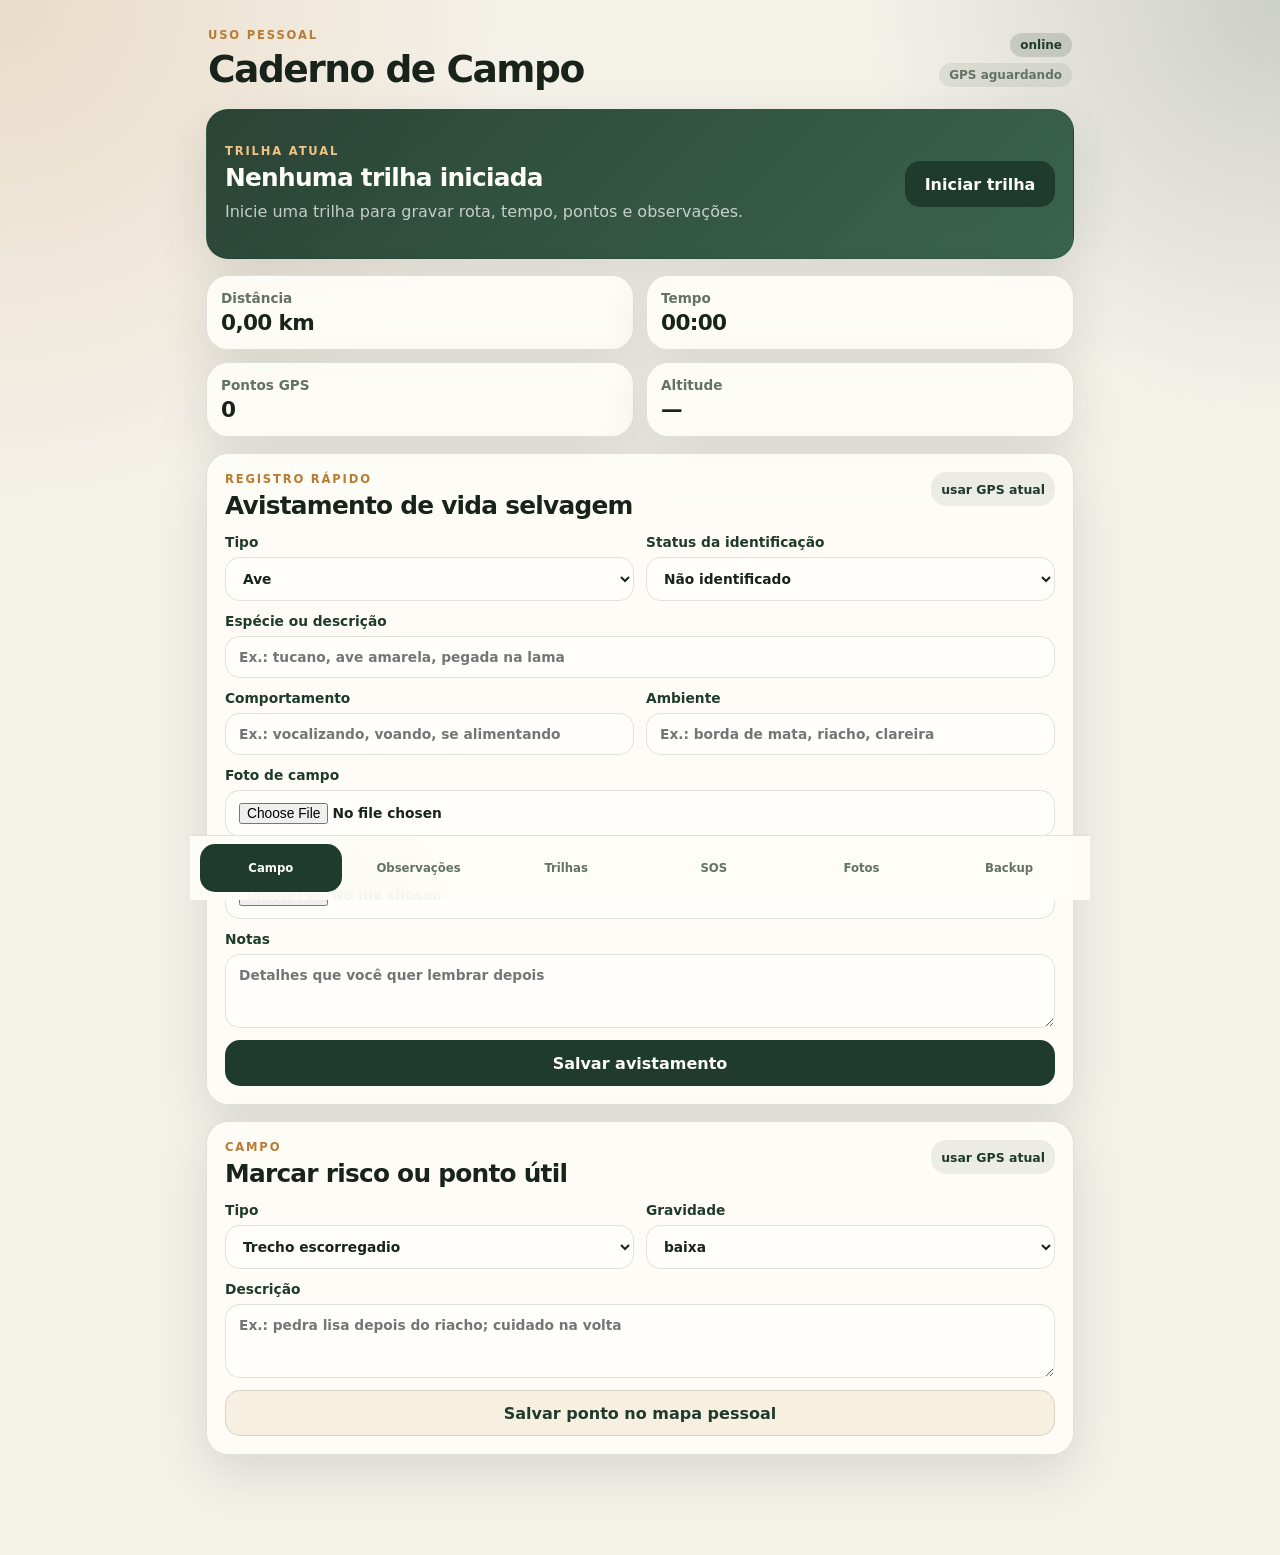
==== index.html @ 050ceaee "Add files via upload" ====
<!doctype html>
<html lang="pt-BR">
<head>
  <meta charset="utf-8">
  <meta name="viewport" content="width=device-width, initial-scale=1, viewport-fit=cover">
  <meta name="theme-color" content="#1f3b2d">
  <meta name="apple-mobile-web-app-capable" content="yes">
  <meta name="apple-mobile-web-app-title" content="Caderno de Campo">
  <title>Caderno de Campo</title>
  <link rel="manifest" href="manifest.json">
  <link rel="stylesheet" href="styles.css">
</head>
<body>
  <div id="appShell">
    <header class="app-header">
      <div>
        <p class="eyebrow">uso pessoal</p>
        <h1>Caderno de Campo</h1>
      </div>
      <div class="status-stack">
        <span id="onlineStatus" class="pill">verificando</span>
        <span id="gpsStatus" class="pill muted">GPS inativo</span>
      </div>
    </header>

    <main>
      <section id="screen-campo" class="screen active">
        <div class="hero-card">
          <div>
            <p class="eyebrow">trilha atual</p>
            <h2 id="activeTrailName">Nenhuma trilha iniciada</h2>
            <p id="activeTrailMeta" class="muted-text">Inicie uma trilha para gravar rota, tempo, pontos e observações.</p>
          </div>
          <div class="hero-actions">
            <button id="btnStartTrail" class="primary">Iniciar trilha</button>
            <button id="btnEndTrail" class="danger hidden">Finalizar</button>
          </div>
        </div>

        <div class="grid two">
          <article class="card stat-card">
            <span>Distância</span>
            <strong id="statDistance">0,00 km</strong>
          </article>
          <article class="card stat-card">
            <span>Tempo</span>
            <strong id="statDuration">00:00</strong>
          </article>
          <article class="card stat-card">
            <span>Pontos GPS</span>
            <strong id="statPoints">0</strong>
          </article>
          <article class="card stat-card">
            <span>Altitude</span>
            <strong id="statAltitude">—</strong>
          </article>
        </div>

        <article class="card">
          <div class="section-title">
            <div>
              <p class="eyebrow">registro rápido</p>
              <h2>Avistamento de vida selvagem</h2>
            </div>
            <button id="btnUseLocationObs" class="ghost small">usar GPS atual</button>
          </div>

          <form id="observationForm" class="form-stack">
            <div class="grid two">
              <label>Tipo
                <select id="obsType" required>
                  <option value="Ave">Ave</option>
                  <option value="Mamífero">Mamífero</option>
                  <option value="Réptil">Réptil</option>
                  <option value="Anfíbio">Anfíbio</option>
                  <option value="Inseto">Inseto</option>
                  <option value="Planta">Planta</option>
                  <option value="Fungo">Fungo</option>
                  <option value="Pegada/rastro">Pegada/rastro</option>
                  <option value="Som/canto">Som/canto</option>
                  <option value="Outro">Outro</option>
                </select>
              </label>
              <label>Status da identificação
                <select id="obsStatus">
                  <option value="Não identificado">Não identificado</option>
                  <option value="Identificação provável">Identificação provável</option>
                  <option value="Confirmado por mim">Confirmado por mim</option>
                  <option value="Confirmado posteriormente">Confirmado posteriormente</option>
                </select>
              </label>
            </div>

            <label>Espécie ou descrição
              <input id="obsSpecies" type="text" placeholder="Ex.: tucano, ave amarela, pegada na lama">
            </label>

            <div class="grid two">
              <label>Comportamento
                <input id="obsBehavior" type="text" placeholder="Ex.: vocalizando, voando, se alimentando">
              </label>
              <label>Ambiente
                <input id="obsHabitat" type="text" placeholder="Ex.: borda de mata, riacho, clareira">
              </label>
            </div>

            <label>Foto de campo
              <input id="obsFieldPhoto" type="file" accept="image/*" capture="environment">
            </label>

            <label>Áudio ou anotação sonora
              <input id="obsAudio" type="file" accept="audio/*" capture>
            </label>

            <label>Notas
              <textarea id="obsNotes" rows="3" placeholder="Detalhes que você quer lembrar depois"></textarea>
            </label>

            <input id="obsLat" type="hidden">
            <input id="obsLng" type="hidden">
            <button class="primary" type="submit">Salvar avistamento</button>
          </form>
        </article>

        <article class="card">
          <div class="section-title">
            <div>
              <p class="eyebrow">campo</p>
              <h2>Marcar risco ou ponto útil</h2>
            </div>
            <button id="btnUseLocationRisk" class="ghost small">usar GPS atual</button>
          </div>
          <form id="riskForm" class="form-stack">
            <div class="grid two">
              <label>Tipo
                <select id="riskType">
                  <option value="Trecho escorregadio">Trecho escorregadio</option>
                  <option value="Ponte ruim">Ponte ruim</option>
                  <option value="Árvore caída">Árvore caída</option>
                  <option value="Travessia perigosa">Travessia perigosa</option>
                  <option value="Enxame">Enxame</option>
                  <option value="Animal agressivo">Animal agressivo</option>
                  <option value="Área alagada">Área alagada</option>
                  <option value="Barranco/queda">Barranco/queda</option>
                  <option value="Ponto sem sinal">Ponto sem sinal</option>
                  <option value="Ponto de água">Ponto de água</option>
                  <option value="Bom ponto de descanso">Bom ponto de descanso</option>
                  <option value="Outro">Outro</option>
                </select>
              </label>
              <label>Gravidade
                <select id="riskSeverity">
                  <option value="baixa">baixa</option>
                  <option value="média">média</option>
                  <option value="alta">alta</option>
                </select>
              </label>
            </div>
            <label>Descrição
              <textarea id="riskNotes" rows="3" placeholder="Ex.: pedra lisa depois do riacho; cuidado na volta"></textarea>
            </label>
            <input id="riskLat" type="hidden">
            <input id="riskLng" type="hidden">
            <button class="secondary" type="submit">Salvar ponto no mapa pessoal</button>
          </form>
        </article>
      </section>

      <section id="screen-observacoes" class="screen">
        <article class="card">
          <div class="section-title">
            <div>
              <p class="eyebrow">acervo naturalista</p>
              <h2>Observações</h2>
            </div>
            <input id="obsSearch" class="compact-input" type="search" placeholder="filtrar">
          </div>
          <div id="observationsList" class="list empty-state">Nenhum avistamento registrado ainda.</div>
        </article>
      </section>

      <section id="screen-trilhas" class="screen">
        <article class="card">
          <div class="section-title">
            <div>
              <p class="eyebrow">memória de campo</p>
              <h2>Trilhas</h2>
            </div>
            <button id="btnPrintTrail" class="ghost small">relatório</button>
          </div>
          <div id="trailsList" class="list empty-state">Nenhuma trilha concluída.</div>
        </article>
      </section>

      <section id="screen-seguranca" class="screen">
        <article class="sos-card">
          <p class="eyebrow">emergência</p>
          <h2>Modo SOS</h2>
          <p>Use somente quando precisar sinalizar sua posição ou compartilhar coordenadas. O navegador precisa estar aberto para tocar som, piscar tela e usar a lanterna.</p>
          <button id="btnActivateSOS" class="sos-button">Pressionar para SOS</button>
          <div class="grid two">
            <button id="btnShareLocation" class="secondary">Compartilhar localização</button>
            <button id="btnCopyLocation" class="secondary">Copiar coordenadas</button>
          </div>
        </article>

        <article class="card">
          <div class="section-title">
            <div>
              <p class="eyebrow">planejamento</p>
              <h2>Check-in de retorno</h2>
            </div>
            <span id="returnStatus" class="pill muted">não configurado</span>
          </div>
          <form id="safetyForm" class="form-stack">
            <div class="grid two">
              <label>Previsão de retorno
                <input id="plannedReturn" type="datetime-local">
              </label>
              <label>Telefone de emergência local
                <input id="emergencyPhone" type="tel" placeholder="Ex.: 193, 190 ou contato local">
              </label>
            </div>
            <label>Contatos de confiança
              <textarea id="trustedContacts" rows="3" placeholder="Nome e telefone. Ex.: Maria +55..."></textarea>
            </label>
            <label>Informações médicas essenciais
              <textarea id="medicalInfo" rows="3" placeholder="Alergias, medicação, tipo sanguíneo, contato familiar"></textarea>
            </label>
            <button class="primary" type="submit">Salvar plano de segurança</button>
          </form>
        </article>

        <article class="card">
          <p class="eyebrow">mensagem pronta</p>
          <h2>Texto de emergência</h2>
          <textarea id="emergencyMessage" rows="8" readonly></textarea>
        </article>
      </section>

      <section id="screen-acervo" class="screen">
        <article class="card">
          <div class="section-title">
            <div>
              <p class="eyebrow">fotografia</p>
              <h2>Complementar com foto profissional</h2>
            </div>
          </div>
          <form id="portfolioForm" class="form-stack">
            <label>Observação vinculada
              <select id="portfolioObservation"></select>
            </label>
            <label>Foto profissional
              <input id="portfolioPhoto" type="file" accept="image/*">
            </label>
            <div class="grid two">
              <label>Câmera
                <input id="cameraModel" type="text" placeholder="Ex.: Canon R6, Nikon, Sony">
              </label>
              <label>Lente
                <input id="lensModel" type="text" placeholder="Ex.: 100-500mm">
              </label>
              <label>Distância focal
                <input id="focalLength" type="text" placeholder="Ex.: 400mm">
              </label>
              <label>Configurações
                <input id="shotSettings" type="text" placeholder="Ex.: 1/1000s · f/5.6 · ISO 800">
              </label>
            </div>
            <label>Nota posterior
              <textarea id="portfolioNote" rows="3" placeholder="Identificação confirmada, contexto da foto, edição, observações"></textarea>
            </label>
            <button class="primary" type="submit">Adicionar ao registro</button>
          </form>
        </article>
      </section>

      <section id="screen-config" class="screen">
        <article class="card">
          <div class="section-title">
            <div>
              <p class="eyebrow">dados locais</p>
              <h2>Backup e restauração</h2>
            </div>
          </div>
          <p class="muted-text">Os dados ficam no navegador deste aparelho. Fotos são guardadas no armazenamento local do navegador. Faça backup regularmente.</p>
          <div class="grid two">
            <button id="btnExport" class="secondary">Exportar dados JSON</button>
            <label class="button-like secondary">Importar JSON
              <input id="importJson" type="file" accept="application/json" hidden>
            </label>
          </div>
          <button id="btnClearAll" class="danger secondary-spacing">Apagar tudo deste aparelho</button>
        </article>

        <article class="card">
          <p class="eyebrow">instalação</p>
          <h2>Usar como app</h2>
          <p class="muted-text">No celular, abra esta página no navegador e use “Adicionar à tela inicial”. Depois disso, ela abre como aplicativo e funciona offline para os recursos locais.</p>
        </article>
      </section>
    </main>

    <nav class="bottom-nav" aria-label="Navegação principal">
      <button class="nav-btn active" data-target="campo">Campo</button>
      <button class="nav-btn" data-target="observacoes">Observações</button>
      <button class="nav-btn" data-target="trilhas">Trilhas</button>
      <button class="nav-btn" data-target="seguranca">SOS</button>
      <button class="nav-btn" data-target="acervo">Fotos</button>
      <button class="nav-btn" data-target="config">Backup</button>
    </nav>
  </div>

  <div id="trailModal" class="modal hidden" role="dialog" aria-modal="true">
    <div class="modal-card">
      <h2>Iniciar trilha</h2>
      <form id="startTrailForm" class="form-stack">
        <label>Nome da trilha
          <input id="trailNameInput" type="text" placeholder="Ex.: Trilha da Cachoeira Alta" required>
        </label>
        <label>Local
          <input id="trailPlaceInput" type="text" placeholder="Ex.: Serra do Japi, reserva, fazenda">
        </label>
        <label>Observação inicial
          <textarea id="trailStartNotes" rows="3" placeholder="Clima, objetivo, equipamento, companhia"></textarea>
        </label>
        <div class="grid two">
          <button class="primary" type="submit">Começar agora</button>
          <button id="btnCancelTrail" class="ghost" type="button">Cancelar</button>
        </div>
      </form>
    </div>
  </div>

  <div id="sosOverlay" class="sos-overlay hidden" role="dialog" aria-modal="true">
    <div class="sos-overlay-card">
      <p class="eyebrow">SOS ativo</p>
      <h2>Preciso de ajuda</h2>
      <p id="sosCoordinates" class="coordinates">Localização ainda não disponível.</p>
      <p id="sosMeta" class="muted-text"></p>
      <div class="grid two">
        <button id="btnSiren" class="primary">Sirene</button>
        <button id="btnLight" class="primary">Luz</button>
        <button id="btnShareSOS" class="secondary">Compartilhar</button>
        <button id="btnCallEmergency" class="secondary">Ligar</button>
      </div>
      <button id="btnStopSOS" class="danger full-width">Encerrar SOS</button>
    </div>
  </div>

  <template id="observationTemplate">
    <article class="list-item">
      <div class="thumb"></div>
      <div class="list-content">
        <div class="list-title-row">
          <strong class="item-title"></strong>
          <span class="pill item-type"></span>
        </div>
        <p class="item-meta"></p>
        <p class="item-notes"></p>
        <div class="media-row"></div>
      </div>
    </article>
  </template>

  <template id="trailTemplate">
    <article class="list-item no-thumb">
      <div class="list-content">
        <div class="list-title-row">
          <strong class="item-title"></strong>
          <span class="pill item-distance"></span>
        </div>
        <p class="item-meta"></p>
        <p class="item-notes"></p>
        <details>
          <summary>Ver pontos e estatísticas</summary>
          <pre class="trail-details"></pre>
        </details>
      </div>
    </article>
  </template>

  <script src="app.js" defer></script>
</body>
</html>
---- styles.css ----
:root {
  --bg: #f4f1e9;
  --surface: #fffdf8;
  --surface-strong: #f7efe0;
  --text: #17231b;
  --muted: #647166;
  --primary: #1f3b2d;
  --primary-2: #2f5a43;
  --accent: #b87b33;
  --danger: #a83333;
  --danger-2: #7d1f1f;
  --border: rgba(31, 59, 45, .14);
  --shadow: 0 18px 50px rgba(25, 35, 29, .12);
  --radius: 22px;
  --safe-bottom: env(safe-area-inset-bottom, 0px);
}

* { box-sizing: border-box; }

html { min-height: 100%; background: var(--bg); }

body {
  margin: 0;
  min-height: 100vh;
  font-family: Inter, ui-sans-serif, system-ui, -apple-system, BlinkMacSystemFont, "Segoe UI", sans-serif;
  color: var(--text);
  background:
    radial-gradient(circle at top left, rgba(184, 123, 51, .18), transparent 32rem),
    radial-gradient(circle at top right, rgba(31, 59, 45, .18), transparent 26rem),
    var(--bg);
}

button,
input,
textarea,
select { font: inherit; }

button { border: 0; cursor: pointer; }

button:disabled { opacity: .55; cursor: not-allowed; }

#appShell {
  max-width: 900px;
  margin: 0 auto;
  padding: 18px 16px calc(100px + var(--safe-bottom));
}

.app-header {
  display: flex;
  align-items: center;
  justify-content: space-between;
  gap: 14px;
  padding: 10px 2px 18px;
}

h1,
h2,
p { margin: 0; }

h1 { font-size: clamp(1.65rem, 5vw, 2.35rem); letter-spacing: -.04em; }
h2 { font-size: clamp(1.2rem, 4vw, 1.55rem); letter-spacing: -.03em; }

.eyebrow {
  color: var(--accent);
  font-size: .72rem;
  font-weight: 800;
  letter-spacing: .16em;
  text-transform: uppercase;
  margin-bottom: 5px;
}

.muted-text { color: var(--muted); line-height: 1.45; }

.status-stack {
  display: flex;
  flex-direction: column;
  align-items: flex-end;
  gap: 6px;
}

.pill {
  display: inline-flex;
  align-items: center;
  justify-content: center;
  gap: 4px;
  min-height: 24px;
  padding: 4px 10px;
  border-radius: 999px;
  background: rgba(31, 59, 45, .1);
  color: var(--primary);
  font-size: .75rem;
  font-weight: 800;
  white-space: nowrap;
}

.pill.muted { background: rgba(100, 113, 102, .13); color: var(--muted); }
.pill.danger { background: rgba(168, 51, 51, .12); color: var(--danger); }
.pill.good { background: rgba(31, 59, 45, .16); color: var(--primary); }

.screen { display: none; animation: fadeIn .18s ease-out; }
.screen.active { display: grid; gap: 16px; }

@keyframes fadeIn { from { opacity: 0; transform: translateY(5px); } to { opacity: 1; transform: none; } }

.hero-card,
.card,
.sos-card {
  background: rgba(255, 253, 248, .92);
  border: 1px solid var(--border);
  box-shadow: var(--shadow);
  border-radius: var(--radius);
  padding: 18px;
  backdrop-filter: blur(10px);
}

.hero-card {
  display: flex;
  justify-content: space-between;
  gap: 16px;
  align-items: center;
  background: linear-gradient(135deg, rgba(31, 59, 45, .95), rgba(47, 90, 67, .94));
  color: #fffdf8;
  min-height: 150px;
}

.hero-card .muted-text { color: rgba(255,255,255,.72); margin-top: 8px; }
.hero-card .eyebrow { color: #f1c486; }
.hero-actions { display: grid; gap: 10px; min-width: 150px; }

.grid { display: grid; gap: 12px; }
.grid.two { grid-template-columns: repeat(2, minmax(0, 1fr)); }

.stat-card { padding: 14px; }
.stat-card span { display: block; color: var(--muted); font-weight: 700; font-size: .85rem; margin-bottom: 4px; }
.stat-card strong { font-size: 1.35rem; letter-spacing: -.03em; }

.section-title {
  display: flex;
  justify-content: space-between;
  align-items: flex-start;
  gap: 12px;
  margin-bottom: 14px;
}

.form-stack { display: grid; gap: 12px; }

label {
  display: grid;
  gap: 7px;
  color: var(--primary);
  font-weight: 800;
  font-size: .86rem;
}

input,
select,
textarea {
  width: 100%;
  border: 1px solid var(--border);
  background: #fffefa;
  color: var(--text);
  border-radius: 15px;
  padding: 12px 13px;
  outline: none;
  box-shadow: inset 0 1px 0 rgba(255,255,255,.5);
}

textarea { resize: vertical; }

input:focus,
select:focus,
textarea:focus { border-color: rgba(184, 123, 51, .72); box-shadow: 0 0 0 4px rgba(184, 123, 51, .12); }

.compact-input { max-width: 190px; }

.primary,
.secondary,
.ghost,
.danger,
.button-like {
  display: inline-flex;
  align-items: center;
  justify-content: center;
  min-height: 46px;
  border-radius: 15px;
  padding: 12px 15px;
  font-weight: 900;
  text-decoration: none;
}

.primary { background: var(--primary); color: #fffdf8; }
.primary:hover { background: var(--primary-2); }
.secondary { background: var(--surface-strong); color: var(--primary); border: 1px solid var(--border); }
.ghost { background: rgba(31, 59, 45, .08); color: var(--primary); }
.ghost.small { min-height: 34px; padding: 8px 10px; font-size: .78rem; }
.danger { background: var(--danger); color: #fffdf8; }
.danger:hover { background: var(--danger-2); }
.full-width { width: 100%; }
.secondary-spacing { margin-top: 12px; width: 100%; }
.button-like input { display: none; }

.hidden { display: none !important; }

.list { display: grid; gap: 12px; }
.empty-state { color: var(--muted); line-height: 1.45; }

.list-item {
  display: grid;
  grid-template-columns: 82px 1fr;
  gap: 12px;
  padding: 12px;
  border: 1px solid var(--border);
  border-radius: 18px;
  background: rgba(247, 239, 224, .42);
}

.list-item.no-thumb { grid-template-columns: 1fr; }

.thumb {
  width: 82px;
  height: 82px;
  border-radius: 15px;
  background: rgba(31, 59, 45, .12);
  overflow: hidden;
  display: grid;
  place-items: center;
  color: var(--primary);
  font-weight: 900;
}

.thumb img { width: 100%; height: 100%; object-fit: cover; display: block; }
.list-content { min-width: 0; display: grid; gap: 6px; }
.list-title-row { display: flex; align-items: center; justify-content: space-between; gap: 8px; }
.item-title { font-size: 1rem; overflow-wrap: anywhere; }
.item-meta,
.item-notes { color: var(--muted); line-height: 1.4; font-size: .88rem; }
.media-row { display: flex; gap: 8px; flex-wrap: wrap; }
.media-chip { border-radius: 999px; padding: 6px 9px; background: #fffefa; border: 1px solid var(--border); font-size: .75rem; color: var(--primary); font-weight: 800; }

.trail-details {
  white-space: pre-wrap;
  color: var(--muted);
  background: rgba(255, 253, 248, .7);
  padding: 12px;
  border-radius: 12px;
  overflow-x: auto;
}

.sos-card {
  background: linear-gradient(135deg, rgba(168, 51, 51, .98), rgba(125, 31, 31, .95));
  color: #fffdf8;
}

.sos-card .eyebrow { color: #ffd1a1; }
.sos-card p:not(.eyebrow) { color: rgba(255,255,255,.78); line-height: 1.45; margin: 8px 0 16px; }
.sos-button {
  width: 100%;
  min-height: 92px;
  border-radius: 24px;
  background: #fffdf8;
  color: var(--danger);
  font-size: 1.35rem;
  font-weight: 1000;
  letter-spacing: -.03em;
  margin-bottom: 12px;
}

.bottom-nav {
  position: fixed;
  left: 50%;
  bottom: 0;
  transform: translateX(-50%);
  z-index: 40;
  width: min(900px, 100%);
  padding: 8px 10px calc(8px + var(--safe-bottom));
  background: rgba(255, 253, 248, .92);
  border-top: 1px solid var(--border);
  backdrop-filter: blur(18px);
  display: grid;
  grid-template-columns: repeat(6, 1fr);
  gap: 6px;
}

.nav-btn {
  min-height: 48px;
  border-radius: 15px;
  background: transparent;
  color: var(--muted);
  font-size: .73rem;
  font-weight: 900;
}

.nav-btn.active { background: var(--primary); color: #fffdf8; }

.modal,
.sos-overlay {
  position: fixed;
  inset: 0;
  z-index: 100;
  display: grid;
  place-items: center;
  padding: 18px;
  background: rgba(23, 35, 27, .62);
  backdrop-filter: blur(10px);
}

.modal-card,
.sos-overlay-card {
  width: min(520px, 100%);
  max-height: 90vh;
  overflow: auto;
  background: var(--surface);
  border-radius: 26px;
  padding: 20px;
  box-shadow: var(--shadow);
}

.sos-overlay { background: rgba(80, 0, 0, .74); }
.sos-overlay-card { background: #fffdf8; border: 4px solid var(--danger); }
.sos-overlay-card h2 { color: var(--danger); font-size: 2rem; }
.coordinates {
  font-size: 1.1rem;
  font-weight: 1000;
  color: var(--text);
  margin: 12px 0;
  overflow-wrap: anywhere;
}

body.sos-flash::before {
  content: "";
  position: fixed;
  inset: 0;
  z-index: 80;
  pointer-events: none;
  animation: flashScreen .7s infinite;
}

@keyframes flashScreen {
  0%, 100% { background: rgba(255,255,255,.98); }
  50% { background: rgba(168,51,51,.92); }
}

@media (max-width: 700px) {
  #appShell { padding-inline: 12px; }
  .app-header { align-items: flex-start; }
  .hero-card { align-items: stretch; flex-direction: column; }
  .hero-actions { grid-template-columns: repeat(2, 1fr); }
  .grid.two { grid-template-columns: 1fr; }
  .bottom-nav { grid-template-columns: repeat(3, 1fr); }
  .nav-btn { min-height: 42px; }
  .list-item { grid-template-columns: 72px 1fr; }
  .thumb { width: 72px; height: 72px; }
  .section-title { flex-direction: column; }
  .compact-input { max-width: none; }
}

@media print {
  body { background: white; }
  .bottom-nav,
  .app-header,
  #screen-campo,
  #screen-observacoes,
  #screen-seguranca,
  #screen-acervo,
  #screen-config,
  button { display: none !important; }
  #appShell { max-width: none; padding: 0; }
  #screen-trilhas { display: block !important; }
  .card { box-shadow: none; border: 0; }
}
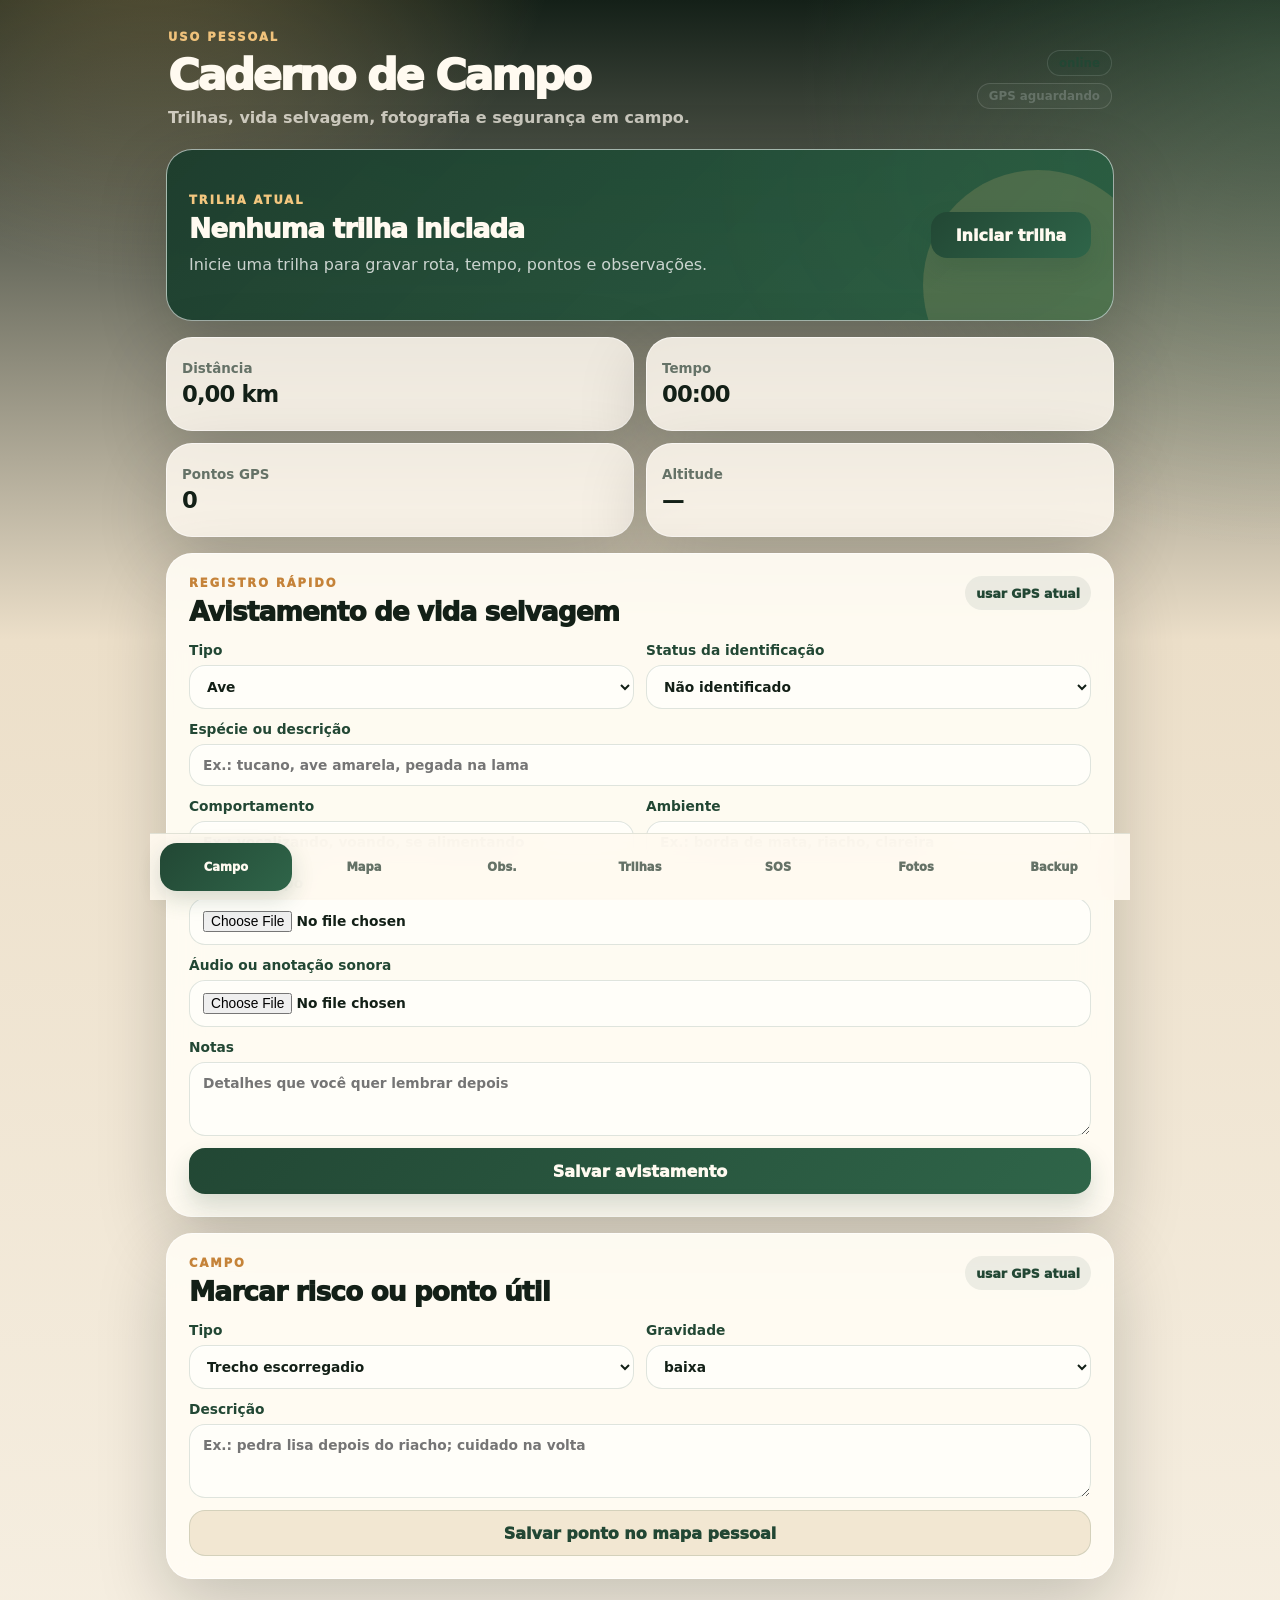
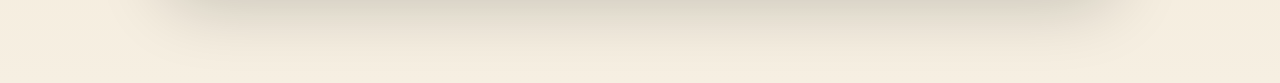
==== commit f7019b22: "Add files via upload" ====
--- a/index.html
+++ b/index.html
@@ -3,7 +3,7 @@
 <head>
   <meta charset="utf-8">
   <meta name="viewport" content="width=device-width, initial-scale=1, viewport-fit=cover">
-  <meta name="theme-color" content="#1f3b2d">
+  <meta name="theme-color" content="#173726">
   <meta name="apple-mobile-web-app-capable" content="yes">
   <meta name="apple-mobile-web-app-title" content="Caderno de Campo">
   <title>Caderno de Campo</title>
@@ -16,6 +16,7 @@
       <div>
         <p class="eyebrow">uso pessoal</p>
         <h1>Caderno de Campo</h1>
+        <p class="header-subtitle">Trilhas, vida selvagem, fotografia e segurança em campo.</p>
       </div>
       <div class="status-stack">
         <span id="onlineStatus" class="pill">verificando</span>
@@ -32,28 +33,16 @@
             <p id="activeTrailMeta" class="muted-text">Inicie uma trilha para gravar rota, tempo, pontos e observações.</p>
           </div>
           <div class="hero-actions">
-            <button id="btnStartTrail" class="primary">Iniciar trilha</button>
-            <button id="btnEndTrail" class="danger hidden">Finalizar</button>
+            <button id="btnStartTrail" class="primary" type="button">Iniciar trilha</button>
+            <button id="btnEndTrail" class="danger hidden" type="button">Finalizar</button>
           </div>
         </div>
 
-        <div class="grid two">
-          <article class="card stat-card">
-            <span>Distância</span>
-            <strong id="statDistance">0,00 km</strong>
-          </article>
-          <article class="card stat-card">
-            <span>Tempo</span>
-            <strong id="statDuration">00:00</strong>
-          </article>
-          <article class="card stat-card">
-            <span>Pontos GPS</span>
-            <strong id="statPoints">0</strong>
-          </article>
-          <article class="card stat-card">
-            <span>Altitude</span>
-            <strong id="statAltitude">—</strong>
-          </article>
+        <div class="grid two stats-grid">
+          <article class="card stat-card"><span>Distância</span><strong id="statDistance">0,00 km</strong></article>
+          <article class="card stat-card"><span>Tempo</span><strong id="statDuration">00:00</strong></article>
+          <article class="card stat-card"><span>Pontos GPS</span><strong id="statPoints">0</strong></article>
+          <article class="card stat-card"><span>Altitude</span><strong id="statAltitude">—</strong></article>
         </div>
 
         <article class="card">
@@ -62,7 +51,7 @@
               <p class="eyebrow">registro rápido</p>
               <h2>Avistamento de vida selvagem</h2>
             </div>
-            <button id="btnUseLocationObs" class="ghost small">usar GPS atual</button>
+            <button id="btnUseLocationObs" class="ghost small" type="button">usar GPS atual</button>
           </div>
 
           <form id="observationForm" class="form-stack">
@@ -78,6 +67,7 @@
                   <option value="Fungo">Fungo</option>
                   <option value="Pegada/rastro">Pegada/rastro</option>
                   <option value="Som/canto">Som/canto</option>
+                  <option value="Ninho/toca">Ninho/toca</option>
                   <option value="Outro">Outro</option>
                 </select>
               </label>
@@ -128,8 +118,9 @@
               <p class="eyebrow">campo</p>
               <h2>Marcar risco ou ponto útil</h2>
             </div>
-            <button id="btnUseLocationRisk" class="ghost small">usar GPS atual</button>
-          </div>
+            <button id="btnUseLocationRisk" class="ghost small" type="button">usar GPS atual</button>
+          </div>
+
           <form id="riskForm" class="form-stack">
             <div class="grid two">
               <label>Tipo
@@ -166,6 +157,26 @@
         </article>
       </section>
 
+      <section id="screen-mapa" class="screen">
+        <article class="card map-card">
+          <div class="section-title map-title">
+            <div>
+              <p class="eyebrow">mapa pessoal</p>
+              <h2>Rota, observações e riscos</h2>
+              <p class="muted-text">Mostra sua trilha gravada, posição atual, avistamentos e pontos de atenção.</p>
+            </div>
+            <div class="map-actions toolbar-actions">
+              <button id="btnLocateOnMap" class="ghost small" type="button">minha posição</button>
+              <button id="btnFitMap" class="ghost small" type="button">enquadrar tudo</button>
+              <button id="btnOpenGoogleMaps" class="ghost small" type="button">abrir no Maps</button>
+              <button id="btnExportGpx" class="ghost small" type="button">GPX</button>
+            </div>
+          </div>
+          <div id="mapCanvas" class="map-canvas" role="application" aria-label="Mapa da trilha"></div>
+          <p id="mapFallback" class="muted-text map-fallback hidden">Mapa indisponível. Verifique a conexão para carregar a biblioteca do mapa; seus registros continuam salvos localmente.</p>
+        </article>
+      </section>
+
       <section id="screen-observacoes" class="screen">
         <article class="card">
           <div class="section-title">
@@ -173,7 +184,10 @@
               <p class="eyebrow">acervo naturalista</p>
               <h2>Observações</h2>
             </div>
-            <input id="obsSearch" class="compact-input" type="search" placeholder="filtrar">
+            <div class="toolbar-actions">
+              <input id="obsSearch" class="compact-input" type="search" placeholder="filtrar">
+              <button id="btnExportCsv" class="ghost small" type="button">CSV</button>
+            </div>
           </div>
           <div id="observationsList" class="list empty-state">Nenhum avistamento registrado ainda.</div>
         </article>
@@ -186,7 +200,7 @@
               <p class="eyebrow">memória de campo</p>
               <h2>Trilhas</h2>
             </div>
-            <button id="btnPrintTrail" class="ghost small">relatório</button>
+            <button id="btnPrintTrail" class="ghost small" type="button">relatório</button>
           </div>
           <div id="trailsList" class="list empty-state">Nenhuma trilha concluída.</div>
         </article>
@@ -196,11 +210,11 @@
         <article class="sos-card">
           <p class="eyebrow">emergência</p>
           <h2>Modo SOS</h2>
-          <p>Use somente quando precisar sinalizar sua posição ou compartilhar coordenadas. O navegador precisa estar aberto para tocar som, piscar tela e usar a lanterna.</p>
-          <button id="btnActivateSOS" class="sos-button">Pressionar para SOS</button>
+          <p>Use quando precisar sinalizar sua posição ou compartilhar coordenadas. O navegador precisa estar aberto para tocar som, piscar tela e tentar controlar a lanterna.</p>
+          <button id="btnActivateSOS" class="sos-button" type="button">Pressionar para SOS</button>
           <div class="grid two">
-            <button id="btnShareLocation" class="secondary">Compartilhar localização</button>
-            <button id="btnCopyLocation" class="secondary">Copiar coordenadas</button>
+            <button id="btnShareLocation" class="secondary" type="button">Compartilhar localização</button>
+            <button id="btnCopyLocation" class="secondary" type="button">Copiar coordenadas</button>
           </div>
         </article>
 
@@ -244,6 +258,7 @@
             <div>
               <p class="eyebrow">fotografia</p>
               <h2>Complementar com foto profissional</h2>
+              <p class="muted-text">A foto profissional fica vinculada à observação de campo, sem apagar a evidência original.</p>
             </div>
           </div>
           <form id="portfolioForm" class="form-stack">
@@ -255,10 +270,22 @@
             </label>
             <div class="grid two">
               <label>Câmera
-                <input id="cameraModel" type="text" placeholder="Ex.: Canon R6, Nikon, Sony">
+                <select id="cameraModel"></select>
+              </label>
+              <label>Outra câmera, se necessário
+                <input id="cameraOther" type="text" placeholder="Ex.: modelo específico">
               </label>
               <label>Lente
-                <input id="lensModel" type="text" placeholder="Ex.: 100-500mm">
+                <select id="lensModel"></select>
+              </label>
+              <label>Outra lente, se necessário
+                <input id="lensOther" type="text" placeholder="Ex.: 150-600mm">
+              </label>
+              <label>Acessório de apoio
+                <select id="accessoryUsed"></select>
+              </label>
+              <label>Outro acessório, se necessário
+                <input id="accessoryOther" type="text" placeholder="Ex.: monopé, binóculo, gravador">
               </label>
               <label>Distância focal
                 <input id="focalLength" type="text" placeholder="Ex.: 400mm">
@@ -273,6 +300,32 @@
             <button class="primary" type="submit">Adicionar ao registro</button>
           </form>
         </article>
+
+        <article class="card">
+          <div class="section-title">
+            <div>
+              <p class="eyebrow">meu kit</p>
+              <h2>Lista de equipamentos</h2>
+              <p class="muted-text">Cadastre seus corpos de câmera, lentes e acessórios para selecionar rapidamente nos registros.</p>
+            </div>
+          </div>
+          <form id="equipmentForm" class="form-stack equipment-form">
+            <div class="grid two">
+              <label>Categoria
+                <select id="equipmentCategory">
+                  <option value="Câmera">Câmera</option>
+                  <option value="Lente">Lente</option>
+                  <option value="Acessório">Acessório</option>
+                </select>
+              </label>
+              <label>Nome do equipamento
+                <input id="equipmentName" type="text" placeholder="Ex.: Sony A7 IV, Canon R6, 100-500mm">
+              </label>
+            </div>
+            <button class="secondary" type="submit">Adicionar à lista</button>
+          </form>
+          <div id="equipmentList" class="equipment-list"></div>
+        </article>
       </section>
 
       <section id="screen-config" class="screen">
@@ -285,12 +338,12 @@
           </div>
           <p class="muted-text">Os dados ficam no navegador deste aparelho. Fotos são guardadas no armazenamento local do navegador. Faça backup regularmente.</p>
           <div class="grid two">
-            <button id="btnExport" class="secondary">Exportar dados JSON</button>
+            <button id="btnExport" class="secondary" type="button">Exportar dados JSON</button>
             <label class="button-like secondary">Importar JSON
               <input id="importJson" type="file" accept="application/json" hidden>
             </label>
           </div>
-          <button id="btnClearAll" class="danger secondary-spacing">Apagar tudo deste aparelho</button>
+          <button id="btnClearAll" class="danger secondary-spacing" type="button">Apagar tudo deste aparelho</button>
         </article>
 
         <article class="card">
@@ -302,12 +355,13 @@
     </main>
 
     <nav class="bottom-nav" aria-label="Navegação principal">
-      <button class="nav-btn active" data-target="campo">Campo</button>
-      <button class="nav-btn" data-target="observacoes">Observações</button>
-      <button class="nav-btn" data-target="trilhas">Trilhas</button>
-      <button class="nav-btn" data-target="seguranca">SOS</button>
-      <button class="nav-btn" data-target="acervo">Fotos</button>
-      <button class="nav-btn" data-target="config">Backup</button>
+      <button class="nav-btn active" data-target="campo" type="button"><span>Campo</span></button>
+      <button class="nav-btn" data-target="mapa" type="button"><span>Mapa</span></button>
+      <button class="nav-btn" data-target="observacoes" type="button"><span>Obs.</span></button>
+      <button class="nav-btn" data-target="trilhas" type="button"><span>Trilhas</span></button>
+      <button class="nav-btn" data-target="seguranca" type="button"><span>SOS</span></button>
+      <button class="nav-btn" data-target="acervo" type="button"><span>Fotos</span></button>
+      <button class="nav-btn" data-target="config" type="button"><span>Backup</span></button>
     </nav>
   </div>
 
@@ -339,12 +393,23 @@
       <p id="sosCoordinates" class="coordinates">Localização ainda não disponível.</p>
       <p id="sosMeta" class="muted-text"></p>
       <div class="grid two">
-        <button id="btnSiren" class="primary">Sirene</button>
-        <button id="btnLight" class="primary">Luz</button>
-        <button id="btnShareSOS" class="secondary">Compartilhar</button>
-        <button id="btnCallEmergency" class="secondary">Ligar</button>
+        <button id="btnSiren" class="primary" type="button">Sirene</button>
+        <button id="btnLight" class="primary" type="button">Luz</button>
+        <button id="btnShareSOS" class="secondary" type="button">Compartilhar</button>
+        <button id="btnCallEmergency" class="secondary" type="button">Ligar</button>
       </div>
-      <button id="btnStopSOS" class="danger full-width">Encerrar SOS</button>
+      <button id="btnStopSOS" class="danger full-width" type="button">Encerrar SOS</button>
+    </div>
+  </div>
+
+  <div id="mediaModal" class="modal hidden" role="dialog" aria-modal="true">
+    <div class="modal-card media-modal-card">
+      <button id="btnCloseMedia" class="close-btn" type="button" aria-label="Fechar">×</button>
+      <p class="eyebrow">mídia registrada</p>
+      <h2 id="mediaViewerTitle">Registro</h2>
+      <div id="mediaViewerBody" class="media-viewer-body"></div>
+      <p id="mediaViewerMeta" class="muted-text"></p>
+      <a id="mediaDownload" class="secondary full-width hidden" href="#" download>Abrir arquivo em nova aba</a>
     </div>
   </div>
 
@@ -379,7 +444,6 @@
       </div>
     </article>
   </template>
-
   <script src="app.js" defer></script>
 </body>
 </html>
--- a/styles.css
+++ b/styles.css
@@ -1,48 +1,55 @@
 :root {
-  --bg: #f4f1e9;
-  --surface: #fffdf8;
-  --surface-strong: #f7efe0;
-  --text: #17231b;
-  --muted: #647166;
-  --primary: #1f3b2d;
-  --primary-2: #2f5a43;
-  --accent: #b87b33;
-  --danger: #a83333;
+  --bg: #0f1a14;
+  --bg-2: #18251d;
+  --surface: rgba(255, 252, 244, .94);
+  --surface-solid: #fffaf0;
+  --surface-warm: #f2e7d2;
+  --text: #132017;
+  --muted: #657267;
+  --primary: #224734;
+  --primary-2: #2f6549;
+  --primary-3: #dbe9dc;
+  --accent: #c58339;
+  --accent-2: #f0c27b;
+  --danger: #b83333;
   --danger-2: #7d1f1f;
-  --border: rgba(31, 59, 45, .14);
-  --shadow: 0 18px 50px rgba(25, 35, 29, .12);
-  --radius: 22px;
+  --border: rgba(34, 71, 52, .14);
+  --shadow: 0 24px 70px rgba(5, 15, 9, .20);
+  --soft-shadow: 0 14px 42px rgba(5, 15, 9, .12);
+  --radius: 26px;
   --safe-bottom: env(safe-area-inset-bottom, 0px);
 }
 
 * { box-sizing: border-box; }
 
-html { min-height: 100%; background: var(--bg); }
+html {
+  min-height: 100%;
+  background: var(--bg);
+}
 
 body {
   margin: 0;
   min-height: 100vh;
-  font-family: Inter, ui-sans-serif, system-ui, -apple-system, BlinkMacSystemFont, "Segoe UI", sans-serif;
+  font-family: ui-sans-serif, system-ui, -apple-system, BlinkMacSystemFont, "Segoe UI", sans-serif;
   color: var(--text);
   background:
-    radial-gradient(circle at top left, rgba(184, 123, 51, .18), transparent 32rem),
-    radial-gradient(circle at top right, rgba(31, 59, 45, .18), transparent 26rem),
-    var(--bg);
+    radial-gradient(circle at 12% -8%, rgba(240, 194, 123, .38), transparent 26rem),
+    radial-gradient(circle at 100% 4%, rgba(94, 137, 101, .35), transparent 30rem),
+    linear-gradient(180deg, #142018 0%, #ecdfc9 38%, #f6efe2 100%);
 }
 
 button,
 input,
 textarea,
 select { font: inherit; }
-
-button { border: 0; cursor: pointer; }
-
+button { border: 0; cursor: pointer; -webkit-tap-highlight-color: transparent; }
 button:disabled { opacity: .55; cursor: not-allowed; }
+h1, h2, h3, p { margin: 0; }
 
 #appShell {
-  max-width: 900px;
+  max-width: 980px;
   margin: 0 auto;
-  padding: 18px 16px calc(100px + var(--safe-bottom));
+  padding: 18px 16px calc(104px + var(--safe-bottom));
 }
 
 .app-header {
@@ -50,32 +57,31 @@
   align-items: center;
   justify-content: space-between;
   gap: 14px;
-  padding: 10px 2px 18px;
-}
-
-h1,
-h2,
-p { margin: 0; }
-
-h1 { font-size: clamp(1.65rem, 5vw, 2.35rem); letter-spacing: -.04em; }
-h2 { font-size: clamp(1.2rem, 4vw, 1.55rem); letter-spacing: -.03em; }
+  padding: 12px 2px 20px;
+  color: #fffaf0;
+}
+
+h1 { font-size: clamp(1.8rem, 5vw, 2.7rem); letter-spacing: -.055em; font-weight: 950; }
+h2 { font-size: clamp(1.22rem, 4vw, 1.65rem); letter-spacing: -.035em; font-weight: 950; }
+h3 { font-size: 1rem; letter-spacing: -.02em; }
 
 .eyebrow {
   color: var(--accent);
   font-size: .72rem;
-  font-weight: 800;
-  letter-spacing: .16em;
+  font-weight: 950;
+  letter-spacing: .17em;
   text-transform: uppercase;
-  margin-bottom: 5px;
-}
-
-.muted-text { color: var(--muted); line-height: 1.45; }
+  margin-bottom: 6px;
+}
+
+.app-header .eyebrow { color: var(--accent-2); }
+.muted-text { color: var(--muted); line-height: 1.5; }
 
 .status-stack {
   display: flex;
   flex-direction: column;
   align-items: flex-end;
-  gap: 6px;
+  gap: 7px;
 }
 
 .pill {
@@ -83,64 +89,92 @@
   align-items: center;
   justify-content: center;
   gap: 4px;
-  min-height: 24px;
-  padding: 4px 10px;
+  min-height: 26px;
+  padding: 5px 11px;
   border-radius: 999px;
-  background: rgba(31, 59, 45, .1);
+  background: rgba(34, 71, 52, .11);
   color: var(--primary);
-  font-size: .75rem;
-  font-weight: 800;
+  font-size: .74rem;
+  font-weight: 900;
   white-space: nowrap;
 }
 
-.pill.muted { background: rgba(100, 113, 102, .13); color: var(--muted); }
-.pill.danger { background: rgba(168, 51, 51, .12); color: var(--danger); }
-.pill.good { background: rgba(31, 59, 45, .16); color: var(--primary); }
+.app-header .pill {
+  background: rgba(255,255,255,.12);
+  color: rgba(255,255,255,.92);
+  border: 1px solid rgba(255,255,255,.13);
+}
+.pill.muted { background: rgba(101, 114, 103, .13); color: var(--muted); }
+.pill.danger { background: rgba(184, 51, 51, .13); color: var(--danger); }
+.pill.good { background: rgba(34, 71, 52, .16); color: var(--primary); }
 
 .screen { display: none; animation: fadeIn .18s ease-out; }
 .screen.active { display: grid; gap: 16px; }
 
-@keyframes fadeIn { from { opacity: 0; transform: translateY(5px); } to { opacity: 1; transform: none; } }
+@keyframes fadeIn {
+  from { opacity: 0; transform: translateY(6px); }
+  to { opacity: 1; transform: none; }
+}
 
 .hero-card,
 .card,
 .sos-card {
-  background: rgba(255, 253, 248, .92);
-  border: 1px solid var(--border);
+  background: var(--surface);
+  border: 1px solid rgba(255, 255, 255, .58);
   box-shadow: var(--shadow);
   border-radius: var(--radius);
-  padding: 18px;
-  backdrop-filter: blur(10px);
+  padding: clamp(16px, 4vw, 22px);
+  backdrop-filter: blur(16px);
 }
 
 .hero-card {
   display: flex;
   justify-content: space-between;
-  gap: 16px;
-  align-items: center;
-  background: linear-gradient(135deg, rgba(31, 59, 45, .95), rgba(47, 90, 67, .94));
-  color: #fffdf8;
-  min-height: 150px;
-}
-
-.hero-card .muted-text { color: rgba(255,255,255,.72); margin-top: 8px; }
-.hero-card .eyebrow { color: #f1c486; }
-.hero-actions { display: grid; gap: 10px; min-width: 150px; }
+  gap: 18px;
+  align-items: center;
+  color: #fffaf0;
+  min-height: 172px;
+  overflow: hidden;
+  position: relative;
+  background:
+    linear-gradient(135deg, rgba(29, 61, 45, .98), rgba(39, 96, 67, .93)),
+    radial-gradient(circle at 85% 15%, rgba(240, 194, 123, .32), transparent 18rem);
+}
+.hero-card::after {
+  content: "";
+  position: absolute;
+  inset: auto -40px -80px auto;
+  width: 230px;
+  height: 230px;
+  border-radius: 50%;
+  background: rgba(240, 194, 123, .17);
+}
+.hero-card > * { position: relative; z-index: 1; }
+.hero-card .muted-text { color: rgba(255,255,255,.76); margin-top: 9px; }
+.hero-card .eyebrow { color: #f3c77f; }
+.hero-actions { display: grid; gap: 10px; min-width: 160px; }
 
 .grid { display: grid; gap: 12px; }
 .grid.two { grid-template-columns: repeat(2, minmax(0, 1fr)); }
 
-.stat-card { padding: 14px; }
-.stat-card span { display: block; color: var(--muted); font-weight: 700; font-size: .85rem; margin-bottom: 4px; }
-.stat-card strong { font-size: 1.35rem; letter-spacing: -.03em; }
+.stat-card {
+  padding: 15px;
+  min-height: 94px;
+  display: grid;
+  align-content: center;
+  background: rgba(255, 250, 240, .86);
+}
+.stat-card span { display: block; color: var(--muted); font-weight: 850; font-size: .84rem; margin-bottom: 5px; }
+.stat-card strong { font-size: 1.42rem; letter-spacing: -.04em; }
 
 .section-title {
   display: flex;
   justify-content: space-between;
   align-items: flex-start;
-  gap: 12px;
-  margin-bottom: 14px;
-}
+  gap: 14px;
+  margin-bottom: 15px;
+}
+.section-title .muted-text { margin-top: 5px; max-width: 56ch; }
 
 .form-stack { display: grid; gap: 12px; }
 
@@ -148,7 +182,7 @@
   display: grid;
   gap: 7px;
   color: var(--primary);
-  font-weight: 800;
+  font-weight: 900;
   font-size: .86rem;
 }
 
@@ -157,21 +191,21 @@
 textarea {
   width: 100%;
   border: 1px solid var(--border);
-  background: #fffefa;
+  background: rgba(255, 254, 250, .96);
   color: var(--text);
-  border-radius: 15px;
+  border-radius: 16px;
   padding: 12px 13px;
   outline: none;
-  box-shadow: inset 0 1px 0 rgba(255,255,255,.5);
-}
-
+  box-shadow: inset 0 1px 0 rgba(255,255,255,.55);
+}
 textarea { resize: vertical; }
-
 input:focus,
 select:focus,
-textarea:focus { border-color: rgba(184, 123, 51, .72); box-shadow: 0 0 0 4px rgba(184, 123, 51, .12); }
-
-.compact-input { max-width: 190px; }
+textarea:focus {
+  border-color: rgba(197, 131, 57, .74);
+  box-shadow: 0 0 0 4px rgba(197, 131, 57, .14);
+}
+.compact-input { max-width: 210px; }
 
 .primary,
 .secondary,
@@ -182,23 +216,22 @@
   align-items: center;
   justify-content: center;
   min-height: 46px;
-  border-radius: 15px;
-  padding: 12px 15px;
-  font-weight: 900;
+  border-radius: 16px;
+  padding: 12px 16px;
+  font-weight: 950;
   text-decoration: none;
-}
-
-.primary { background: var(--primary); color: #fffdf8; }
-.primary:hover { background: var(--primary-2); }
-.secondary { background: var(--surface-strong); color: var(--primary); border: 1px solid var(--border); }
-.ghost { background: rgba(31, 59, 45, .08); color: var(--primary); }
-.ghost.small { min-height: 34px; padding: 8px 10px; font-size: .78rem; }
-.danger { background: var(--danger); color: #fffdf8; }
-.danger:hover { background: var(--danger-2); }
+  transition: transform .12s ease, box-shadow .12s ease, background .12s ease;
+}
+.primary { background: linear-gradient(135deg, var(--primary), var(--primary-2)); color: #fffaf0; box-shadow: 0 12px 24px rgba(34, 71, 52, .18); }
+.primary:hover { transform: translateY(-1px); }
+.secondary { background: var(--surface-warm); color: var(--primary); border: 1px solid var(--border); }
+.ghost { background: rgba(34, 71, 52, .08); color: var(--primary); }
+.ghost.small { min-height: 34px; padding: 8px 11px; font-size: .78rem; border-radius: 999px; }
+.danger { background: linear-gradient(135deg, var(--danger), var(--danger-2)); color: #fffaf0; box-shadow: 0 12px 24px rgba(184, 51, 51, .20); }
+.danger:hover { transform: translateY(-1px); }
 .full-width { width: 100%; }
 .secondary-spacing { margin-top: 12px; width: 100%; }
 .button-like input { display: none; }
-
 .hidden { display: none !important; }
 
 .list { display: grid; gap: 12px; }
@@ -206,63 +239,95 @@
 
 .list-item {
   display: grid;
-  grid-template-columns: 82px 1fr;
-  gap: 12px;
+  grid-template-columns: 92px 1fr;
+  gap: 13px;
   padding: 12px;
   border: 1px solid var(--border);
+  border-radius: 22px;
+  background: rgba(255, 250, 240, .68);
+  box-shadow: var(--soft-shadow);
+}
+.list-item.no-thumb { grid-template-columns: 1fr; }
+
+.thumb {
+  width: 92px;
+  height: 92px;
   border-radius: 18px;
-  background: rgba(247, 239, 224, .42);
-}
-
-.list-item.no-thumb { grid-template-columns: 1fr; }
-
-.thumb {
-  width: 82px;
-  height: 82px;
-  border-radius: 15px;
-  background: rgba(31, 59, 45, .12);
+  background: linear-gradient(135deg, rgba(34, 71, 52, .12), rgba(197, 131, 57, .15));
   overflow: hidden;
   display: grid;
   place-items: center;
   color: var(--primary);
-  font-weight: 900;
-}
-
+  font-weight: 950;
+  font-size: 1.8rem;
+}
+.thumb.is-clickable { cursor: zoom-in; box-shadow: inset 0 0 0 2px rgba(255,255,255,.6); }
 .thumb img { width: 100%; height: 100%; object-fit: cover; display: block; }
 .list-content { min-width: 0; display: grid; gap: 6px; }
 .list-title-row { display: flex; align-items: center; justify-content: space-between; gap: 8px; }
-.item-title { font-size: 1rem; overflow-wrap: anywhere; }
+.item-title { font-size: 1.03rem; overflow-wrap: anywhere; }
 .item-meta,
-.item-notes { color: var(--muted); line-height: 1.4; font-size: .88rem; }
+.item-notes { color: var(--muted); line-height: 1.42; font-size: .88rem; }
 .media-row { display: flex; gap: 8px; flex-wrap: wrap; }
-.media-chip { border-radius: 999px; padding: 6px 9px; background: #fffefa; border: 1px solid var(--border); font-size: .75rem; color: var(--primary); font-weight: 800; }
+.media-chip {
+  border-radius: 999px;
+  padding: 7px 10px;
+  background: #fffefa;
+  border: 1px solid var(--border);
+  font-size: .75rem;
+  color: var(--primary);
+  font-weight: 900;
+}
+.media-button { cursor: pointer; }
+.media-button:hover { background: var(--primary-3); }
 
 .trail-details {
   white-space: pre-wrap;
   color: var(--muted);
-  background: rgba(255, 253, 248, .7);
+  background: rgba(255, 253, 248, .74);
   padding: 12px;
-  border-radius: 12px;
+  border-radius: 14px;
   overflow-x: auto;
 }
 
+.map-card { overflow: hidden; }
+.map-title { align-items: center; }
+.map-actions { display: flex; gap: 8px; flex-wrap: wrap; justify-content: flex-end; }
+.map-canvas {
+  width: 100%;
+  height: min(68vh, 620px);
+  min-height: 430px;
+  border-radius: 24px;
+  overflow: hidden;
+  border: 1px solid rgba(34, 71, 52, .18);
+  background: #dbe7d5;
+  box-shadow: inset 0 0 0 1px rgba(255,255,255,.55);
+}
+.map-fallback { margin-top: 12px; }
+.leaflet-container { font: inherit; }
+.leaflet-popup-content-wrapper { border-radius: 16px; }
+
 .sos-card {
-  background: linear-gradient(135deg, rgba(168, 51, 51, .98), rgba(125, 31, 31, .95));
-  color: #fffdf8;
-}
-
-.sos-card .eyebrow { color: #ffd1a1; }
-.sos-card p:not(.eyebrow) { color: rgba(255,255,255,.78); line-height: 1.45; margin: 8px 0 16px; }
+  color: #fffaf0;
+  overflow: hidden;
+  position: relative;
+  background:
+    radial-gradient(circle at 92% 8%, rgba(255, 255, 255, .23), transparent 10rem),
+    linear-gradient(135deg, rgba(184, 51, 51, .98), rgba(125, 31, 31, .96));
+}
+.sos-card .eyebrow { color: #ffd2a0; }
+.sos-card p:not(.eyebrow) { color: rgba(255,255,255,.80); line-height: 1.5; margin: 8px 0 16px; }
 .sos-button {
   width: 100%;
-  min-height: 92px;
-  border-radius: 24px;
-  background: #fffdf8;
+  min-height: 104px;
+  border-radius: 28px;
+  background: #fffaf0;
   color: var(--danger);
-  font-size: 1.35rem;
+  font-size: 1.42rem;
   font-weight: 1000;
-  letter-spacing: -.03em;
+  letter-spacing: -.035em;
   margin-bottom: 12px;
+  box-shadow: inset 0 -8px 0 rgba(184, 51, 51, .08), 0 20px 45px rgba(58, 4, 4, .22);
 }
 
 .bottom-nav {
@@ -271,26 +336,28 @@
   bottom: 0;
   transform: translateX(-50%);
   z-index: 40;
-  width: min(900px, 100%);
-  padding: 8px 10px calc(8px + var(--safe-bottom));
-  background: rgba(255, 253, 248, .92);
-  border-top: 1px solid var(--border);
-  backdrop-filter: blur(18px);
+  width: min(980px, 100%);
+  padding: 9px 10px calc(9px + var(--safe-bottom));
+  background: rgba(255, 250, 240, .91);
+  border-top: 1px solid rgba(34, 71, 52, .13);
+  backdrop-filter: blur(20px);
   display: grid;
-  grid-template-columns: repeat(6, 1fr);
+  grid-template-columns: repeat(7, minmax(0, 1fr));
   gap: 6px;
 }
-
 .nav-btn {
   min-height: 48px;
-  border-radius: 15px;
+  border-radius: 17px;
   background: transparent;
   color: var(--muted);
-  font-size: .73rem;
-  font-weight: 900;
-}
-
-.nav-btn.active { background: var(--primary); color: #fffdf8; }
+  font-size: .72rem;
+  font-weight: 950;
+}
+.nav-btn.active {
+  background: linear-gradient(135deg, var(--primary), var(--primary-2));
+  color: #fffaf0;
+  box-shadow: 0 8px 22px rgba(34, 71, 52, .18);
+}
 
 .modal,
 .sos-overlay {
@@ -300,58 +367,140 @@
   display: grid;
   place-items: center;
   padding: 18px;
-  background: rgba(23, 35, 27, .62);
-  backdrop-filter: blur(10px);
-}
-
+  background: rgba(12, 22, 16, .62);
+  backdrop-filter: blur(12px);
+}
 .modal-card,
 .sos-overlay-card {
-  width: min(520px, 100%);
+  position: relative;
+  width: min(560px, 100%);
   max-height: 90vh;
   overflow: auto;
-  background: var(--surface);
-  border-radius: 26px;
-  padding: 20px;
+  background: var(--surface-solid);
+  border-radius: 28px;
+  padding: 22px;
   box-shadow: var(--shadow);
 }
-
-.sos-overlay { background: rgba(80, 0, 0, .74); }
-.sos-overlay-card { background: #fffdf8; border: 4px solid var(--danger); }
-.sos-overlay-card h2 { color: var(--danger); font-size: 2rem; }
+.sos-overlay { background: rgba(74, 0, 0, .78); }
+.sos-overlay-card { border: 4px solid var(--danger); }
+.sos-overlay-card h2 { color: var(--danger); font-size: 2.05rem; }
 .coordinates {
-  font-size: 1.1rem;
+  font-size: 1.12rem;
   font-weight: 1000;
   color: var(--text);
   margin: 12px 0;
   overflow-wrap: anywhere;
 }
-
-body.sos-flash::before {
+.close-btn {
+  position: absolute;
+  right: 14px;
+  top: 12px;
+  width: 40px;
+  height: 40px;
+  border-radius: 999px;
+  background: rgba(34, 71, 52, .08);
+  color: var(--primary);
+  font-size: 1.4rem;
+  font-weight: 900;
+}
+.media-modal-card { width: min(760px, 96vw); }
+.media-viewer-body {
+  margin: 15px 0 12px;
+  display: grid;
+  place-items: center;
+  min-height: 180px;
+  background: #111b14;
+  border-radius: 22px;
+  overflow: hidden;
+}
+.media-viewer-body img,
+.media-viewer-body video {
+  width: 100%;
+  max-height: 70vh;
+  object-fit: contain;
+  display: block;
+}
+.media-viewer-body audio { width: min(560px, 94%); }
+#mediaViewerMeta { white-space: pre-wrap; margin: 8px 0 12px; }
+
+.equipment-form { margin-bottom: 14px; }
+.equipment-list { display: grid; gap: 12px; }
+.equipment-group {
+  border: 1px solid var(--border);
+  background: rgba(255, 250, 240, .68);
+  border-radius: 20px;
+  padding: 12px;
+}
+.equipment-group h3 { margin: 0 0 8px; color: var(--primary); }
+.equipment-item {
+  display: flex;
+  justify-content: space-between;
+  align-items: center;
+  gap: 10px;
+  padding: 8px 0;
+  border-top: 1px solid rgba(34, 71, 52, .10);
+  color: var(--text);
+  font-weight: 750;
+}
+.equipment-item:first-of-type { border-top: 0; }
+
+body.sos-flash::after {
   content: "";
   position: fixed;
   inset: 0;
-  z-index: 80;
+  z-index: 160;
   pointer-events: none;
-  animation: flashScreen .7s infinite;
+  animation: flashScreen .48s infinite;
+}
+.sos-overlay.flashing .sos-overlay-card {
+  animation: sosCardPulse .72s infinite;
 }
 
 @keyframes flashScreen {
-  0%, 100% { background: rgba(255,255,255,.98); }
-  50% { background: rgba(168,51,51,.92); }
-}
-
-@media (max-width: 700px) {
+  0%, 100% { background: rgba(255,255,255,.32); }
+  50% { background: rgba(184,51,51,.42); }
+}
+@keyframes sosCardPulse {
+  0%, 100% { box-shadow: 0 0 0 0 rgba(255,255,255,.30), var(--shadow); transform: scale(1); }
+  50% { box-shadow: 0 0 0 12px rgba(255,255,255,.12), 0 28px 90px rgba(70,0,0,.45); transform: scale(1.01); }
+}
+
+.toast {
+  position: fixed;
+  left: 50%;
+  bottom: 96px;
+  transform: translateX(-50%);
+  background: #101b14;
+  color: #fffaf0;
+  padding: 12px 15px;
+  border-radius: 999px;
+  z-index: 220;
+  font-weight: 900;
+  max-width: 92vw;
+  box-shadow: 0 14px 44px rgba(0,0,0,.24);
+}
+
+@media (max-width: 760px) {
   #appShell { padding-inline: 12px; }
   .app-header { align-items: flex-start; }
-  .hero-card { align-items: stretch; flex-direction: column; }
+  .status-stack { font-size: .9rem; }
+  .hero-card { align-items: stretch; flex-direction: column; min-height: 0; }
   .hero-actions { grid-template-columns: repeat(2, 1fr); }
   .grid.two { grid-template-columns: 1fr; }
-  .bottom-nav { grid-template-columns: repeat(3, 1fr); }
-  .nav-btn { min-height: 42px; }
-  .list-item { grid-template-columns: 72px 1fr; }
-  .thumb { width: 72px; height: 72px; }
+  .bottom-nav {
+    display: flex;
+    overflow-x: auto;
+    justify-content: flex-start;
+    padding-inline: 8px;
+    scrollbar-width: none;
+  }
+  .bottom-nav::-webkit-scrollbar { display: none; }
+  .nav-btn { min-width: 76px; min-height: 44px; }
+  .list-item { grid-template-columns: 78px 1fr; }
+  .thumb { width: 78px; height: 78px; border-radius: 16px; }
   .section-title { flex-direction: column; }
   .compact-input { max-width: none; }
+  .map-canvas { min-height: 360px; height: 58vh; }
 }
 
 @media print {
@@ -359,6 +508,7 @@
   .bottom-nav,
   .app-header,
   #screen-campo,
+  #screen-mapa,
   #screen-observacoes,
   #screen-seguranca,
   #screen-acervo,
@@ -368,3 +518,98 @@
   #screen-trilhas { display: block !important; }
   .card { box-shadow: none; border: 0; }
 }
+
+.header-subtitle {
+  margin-top: 4px;
+  color: rgba(255, 250, 240, .72);
+  line-height: 1.35;
+  font-weight: 650;
+}
+
+.toolbar-actions {
+  display: flex;
+  align-items: center;
+  justify-content: flex-end;
+  gap: 8px;
+  flex-wrap: wrap;
+}
+
+.map-legend {
+  display: flex;
+  align-items: center;
+  gap: 12px;
+  flex-wrap: wrap;
+  margin-top: 12px;
+  color: var(--muted);
+  font-size: .84rem;
+  font-weight: 850;
+}
+
+.map-legend span {
+  display: inline-flex;
+  align-items: center;
+  gap: 6px;
+}
+
+.legend-dot {
+  width: 10px;
+  height: 10px;
+  border-radius: 999px;
+  display: inline-block;
+  background: var(--primary);
+  box-shadow: 0 0 0 3px rgba(34, 71, 52, .12);
+}
+
+.legend-dot.obs { background: #287a4f; }
+.legend-dot.risk { background: var(--danger); }
+.legend-dot.current { background: #1d5fd1; }
+.legend-line {
+  width: 24px;
+  height: 4px;
+  border-radius: 99px;
+  background: var(--primary);
+  display: inline-block;
+}
+
+.map-status { margin-top: 10px; }
+.signal-status {
+  margin: 8px 0 14px;
+  padding: 10px 12px;
+  border-radius: 16px;
+  background: rgba(184, 51, 51, .10);
+  color: var(--danger-2);
+  font-weight: 850;
+}
+
+.media-meta {
+  white-space: pre-wrap;
+  color: var(--muted);
+  line-height: 1.45;
+  margin: 8px 0 12px;
+}
+
+.leaflet-control-attribution { font-size: 10px; }
+
+@media (max-width: 760px) {
+  .toolbar-actions { justify-content: flex-start; }
+}
+
+.header-subtitle {
+  margin-top: 6px;
+  color: rgba(255, 250, 240, .72);
+  line-height: 1.45;
+  font-weight: 650;
+}
+
+.toolbar-actions {
+  display: flex;
+  gap: 8px;
+  flex-wrap: wrap;
+  align-items: center;
+  justify-content: flex-end;
+}
+
+@media (max-width: 760px) {
+  .toolbar-actions { width: 100%; justify-content: stretch; }
+  .toolbar-actions > * { flex: 1 1 auto; }
+}
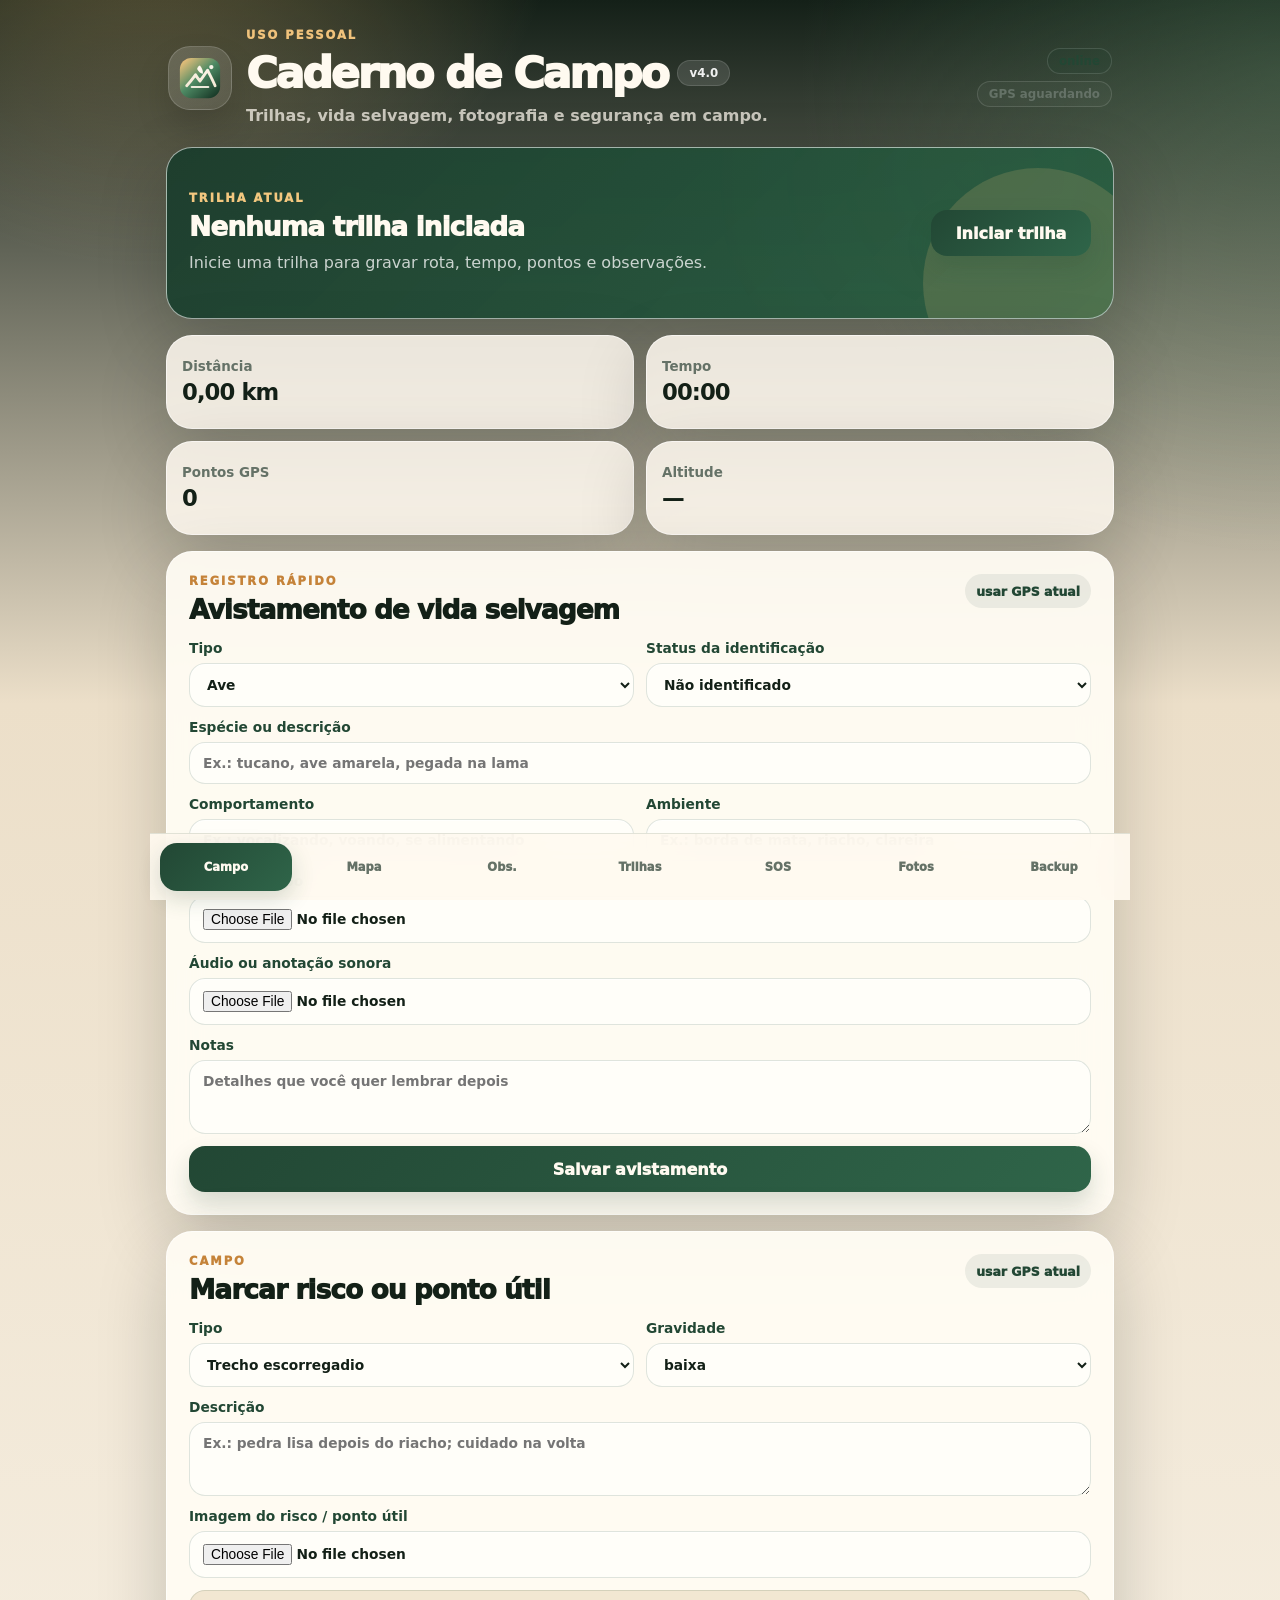
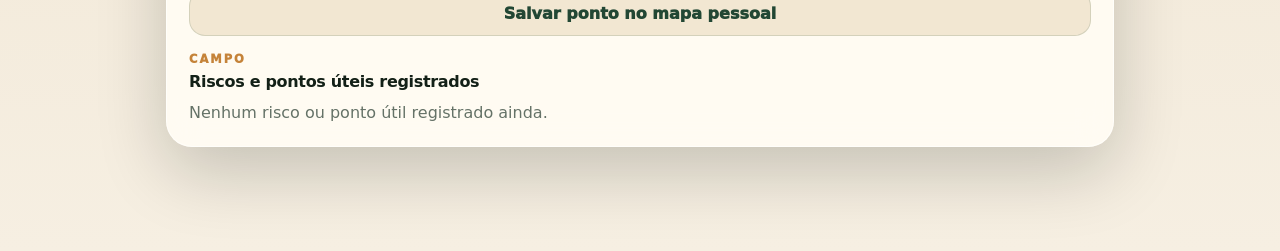
==== commit 46ab765c: "Add files via upload" ====
--- a/index.html
+++ b/index.html
@@ -6,17 +6,25 @@
   <meta name="theme-color" content="#173726">
   <meta name="apple-mobile-web-app-capable" content="yes">
   <meta name="apple-mobile-web-app-title" content="Caderno de Campo">
-  <title>Caderno de Campo</title>
+  <title>Caderno de Campo · v4.0</title>
   <link rel="manifest" href="manifest.json">
   <link rel="stylesheet" href="styles.css">
 </head>
 <body>
   <div id="appShell">
     <header class="app-header">
-      <div>
-        <p class="eyebrow">uso pessoal</p>
-        <h1>Caderno de Campo</h1>
-        <p class="header-subtitle">Trilhas, vida selvagem, fotografia e segurança em campo.</p>
+      <div class="brand-block">
+        <div class="brand-mark-wrap">
+          <img src="logo.svg" alt="Logo Caderno de Campo" class="brand-logo">
+        </div>
+        <div class="brand-copy">
+          <p class="eyebrow">uso pessoal</p>
+          <div class="title-row">
+            <h1>Caderno de Campo</h1>
+            <span class="pill version-pill">v4.0</span>
+          </div>
+          <p class="header-subtitle">Trilhas, vida selvagem, fotografia e segurança em campo.</p>
+        </div>
       </div>
       <div class="status-stack">
         <span id="onlineStatus" class="pill">verificando</span>
@@ -150,10 +158,20 @@
             <label>Descrição
               <textarea id="riskNotes" rows="3" placeholder="Ex.: pedra lisa depois do riacho; cuidado na volta"></textarea>
             </label>
+            <label>Imagem do risco / ponto útil
+              <input id="riskPhoto" type="file" accept="image/*" capture="environment">
+            </label>
             <input id="riskLat" type="hidden">
             <input id="riskLng" type="hidden">
             <button class="secondary" type="submit">Salvar ponto no mapa pessoal</button>
           </form>
+          <div class="inline-list-header">
+            <div>
+              <p class="eyebrow">campo</p>
+              <h3>Riscos e pontos úteis registrados</h3>
+            </div>
+          </div>
+          <div id="risksList" class="list empty-state">Nenhum risco ou ponto útil registrado ainda.</div>
         </article>
       </section>
 
@@ -212,7 +230,9 @@
           <h2>Modo SOS</h2>
           <p>Use quando precisar sinalizar sua posição ou compartilhar coordenadas. O navegador precisa estar aberto para tocar som, piscar tela e tentar controlar a lanterna.</p>
           <button id="btnActivateSOS" class="sos-button" type="button">Pressionar para SOS</button>
+          <p id="sirenStatus" class="siren-status" data-tone="idle">Toque em “Testar sirene” antes de ir para campo, com o volume do celular alto.</p>
           <div class="grid two">
+            <button id="btnTestSiren" class="secondary" type="button">Testar sirene</button>
             <button id="btnShareLocation" class="secondary" type="button">Compartilhar localização</button>
             <button id="btnCopyLocation" class="secondary" type="button">Copiar coordenadas</button>
           </div>
@@ -424,6 +444,28 @@
         <p class="item-meta"></p>
         <p class="item-notes"></p>
         <div class="media-row"></div>
+        <div class="item-actions">
+          <button class="media-chip media-button detail-trigger" type="button">Ver detalhes</button>
+        </div>
+      </div>
+    </article>
+  </template>
+
+
+  <template id="riskTemplate">
+    <article class="list-item">
+      <div class="thumb"></div>
+      <div class="list-content">
+        <div class="list-title-row">
+          <strong class="item-title"></strong>
+          <span class="pill item-type"></span>
+        </div>
+        <p class="item-meta"></p>
+        <p class="item-notes"></p>
+        <div class="media-row"></div>
+        <div class="item-actions">
+          <button class="media-chip media-button detail-trigger" type="button">Ver detalhes</button>
+        </div>
       </div>
     </article>
   </template>
@@ -437,6 +479,10 @@
         </div>
         <p class="item-meta"></p>
         <p class="item-notes"></p>
+        <div class="item-actions">
+          <button class="media-chip media-button trail-open-map" type="button">Ver no mapa</button>
+          <button class="media-chip media-button trail-open-play" type="button">Play da trilha</button>
+        </div>
         <details>
           <summary>Ver pontos e estatísticas</summary>
           <pre class="trail-details"></pre>
@@ -444,6 +490,63 @@
       </div>
     </article>
   </template>
+
+  <div id="detailModal" class="modal hidden" role="dialog" aria-modal="true">
+    <div class="modal-card detail-modal-card">
+      <button id="btnCloseDetail" class="close-btn" type="button" aria-label="Fechar">×</button>
+      <p id="detailEyebrow" class="eyebrow">detalhes</p>
+      <h2 id="detailTitle">Detalhes</h2>
+      <p id="detailMeta" class="muted-text"></p>
+      <div id="detailBody" class="detail-modal-body"></div>
+    </div>
+  </div>
+
+  <div id="trailPlayerModal" class="modal hidden" role="dialog" aria-modal="true">
+    <div class="modal-card trail-player-card">
+      <button id="btnCloseTrailPlayer" class="close-btn" type="button" aria-label="Fechar">×</button>
+      <p class="eyebrow">relatório interativo</p>
+      <h2 id="trailPlayerTitle">Trilha no mapa</h2>
+      <p id="trailPlayerMeta" class="muted-text"></p>
+      <div class="trail-player-toolbar">
+        <button id="btnTrailPlayback" class="primary" type="button">Play</button>
+        <button id="btnTrailPlaybackReset" class="ghost" type="button">Reiniciar</button>
+        <button id="btnTrailPlayerMaps" class="ghost" type="button">Abrir no Maps</button>
+        <label class="speed-label">Velocidade
+          <select id="trailPlaybackSpeed">
+            <option value="1">1x</option>
+            <option value="2">2x</option>
+            <option value="4">4x</option>
+            <option value="8">8x</option>
+          </select>
+        </label>
+      </div>
+      <div id="trailPlayerMap" class="map-canvas mini-map" role="application" aria-label="Mapa de playback da trilha"></div>
+      <div class="grid two trail-related-grid">
+        <article class="sub-card">
+          <div class="section-title compact">
+            <div>
+              <p class="eyebrow">observações</p>
+              <h3>Observações registradas</h3>
+            </div>
+          </div>
+          <div id="trailPlayerObsList" class="mini-list empty-state">Nenhuma observação nesta trilha.</div>
+        </article>
+        <article class="sub-card">
+          <div class="section-title compact">
+            <div>
+              <p class="eyebrow">riscos</p>
+              <h3>Riscos e pontos úteis</h3>
+            </div>
+          </div>
+          <div id="trailPlayerRiskList" class="mini-list empty-state">Nenhum risco ou ponto útil nesta trilha.</div>
+        </article>
+      </div>
+    </div>
+  </div>
+
+  <audio id="sirenAudio" src="assets/siren.wav" preload="auto" loop playsinline></audio>
+  <video id="sirenVideo" src="assets/siren.mp4" preload="auto" loop playsinline></video>
+  <audio id="unlockAudio" src="assets/unlock.wav" preload="auto" playsinline></audio>
   <script src="app.js" defer></script>
 </body>
 </html>
--- a/styles.css
+++ b/styles.css
@@ -56,10 +56,33 @@
   display: flex;
   align-items: center;
   justify-content: space-between;
+  gap: 16px;
+  padding: 10px 2px 20px;
+  color: #fffaf0;
+}
+
+.brand-block {
+  display: flex;
+  align-items: center;
   gap: 14px;
-  padding: 12px 2px 20px;
-  color: #fffaf0;
-}
+  min-width: 0;
+}
+.brand-mark-wrap {
+  width: 64px;
+  height: 64px;
+  border-radius: 22px;
+  background: linear-gradient(145deg, rgba(255,255,255,.16), rgba(255,255,255,.08));
+  border: 1px solid rgba(255,255,255,.16);
+  display: grid;
+  place-items: center;
+  box-shadow: 0 18px 35px rgba(0,0,0,.14);
+  flex: 0 0 auto;
+}
+.brand-logo { width: 46px; height: 46px; display: block; }
+.brand-copy { min-width: 0; }
+.title-row { display: flex; align-items: center; gap: 10px; flex-wrap: wrap; }
+.header-subtitle { margin-top: 6px; color: rgba(255,250,240,.78); line-height: 1.45; }
+.version-pill { background: rgba(240,194,123,.22); color: #fff7ea; border: 1px solid rgba(240,194,123,.28); }
 
 h1 { font-size: clamp(1.8rem, 5vw, 2.7rem); letter-spacing: -.055em; font-weight: 950; }
 h2 { font-size: clamp(1.22rem, 4vw, 1.65rem); letter-spacing: -.035em; font-weight: 950; }
@@ -317,6 +340,23 @@
 }
 .sos-card .eyebrow { color: #ffd2a0; }
 .sos-card p:not(.eyebrow) { color: rgba(255,255,255,.80); line-height: 1.5; margin: 8px 0 16px; }
+
+.siren-status {
+  border-radius: 18px;
+  padding: 12px 14px;
+  background: rgba(255, 250, 240, .12);
+  border: 1px solid rgba(255, 250, 240, .24);
+  font-weight: 750;
+}
+.siren-status[data-tone="ok"] {
+  background: rgba(218, 255, 208, .17);
+  border-color: rgba(218, 255, 208, .38);
+}
+.siren-status[data-tone="error"] {
+  background: rgba(255, 226, 226, .20);
+  border-color: rgba(255, 226, 226, .46);
+}
+
 .sos-button {
   width: 100%;
   min-height: 104px;
@@ -613,3 +653,50 @@
   .toolbar-actions { width: 100%; justify-content: stretch; }
   .toolbar-actions > * { flex: 1 1 auto; }
 }
+
+#sirenAudio,
+#unlockAudio,
+#sirenVideo {
+  position: fixed;
+  left: -9999px;
+  width: 1px;
+  height: 1px;
+  opacity: 0;
+  pointer-events: none;
+}
+
+
+.inline-list-header { margin-top: 16px; margin-bottom: 10px; }
+.item-actions { display: flex; gap: 8px; flex-wrap: wrap; margin-top: 4px; }
+.section-title.compact { margin-bottom: 10px; }
+.detail-modal-body { display: grid; gap: 14px; margin-top: 16px; }
+.detail-copy { line-height: 1.55; color: var(--text); }
+.detail-list { display: grid; gap: 8px; }
+.detail-row { display: grid; gap: 4px; padding: 10px 12px; border-radius: 16px; background: rgba(255,250,240,.64); border: 1px solid var(--border); }
+.detail-row strong { color: var(--primary); font-size: .82rem; text-transform: uppercase; letter-spacing: .08em; }
+.detail-media-grid { display: flex; gap: 8px; flex-wrap: wrap; }
+.detail-map-link { width: fit-content; }
+.sub-card { border: 1px solid var(--border); background: rgba(255,250,240,.7); border-radius: 22px; padding: 14px; }
+.mini-list { display: grid; gap: 8px; }
+.mini-item { padding: 10px 12px; border: 1px solid var(--border); border-radius: 16px; background: rgba(255,255,255,.6); display: grid; gap: 4px; }
+.mini-item button { justify-content: flex-start; }
+.mini-title { font-weight: 900; color: var(--text); }
+.mini-meta { font-size: .82rem; color: var(--muted); line-height: 1.45; }
+.trail-player-card { width: min(980px, 96vw); }
+.trail-player-toolbar { display: flex; gap: 10px; flex-wrap: wrap; align-items: center; margin: 16px 0 14px; }
+.speed-label { max-width: 120px; }
+.mini-map { min-height: 340px; height: min(50vh, 460px); margin-bottom: 14px; }
+.trail-related-grid { align-items: start; }
+.risk-high { color: var(--danger); }
+.risk-medium { color: #a06318; }
+.risk-low { color: var(--primary); }
+
+@media (max-width: 760px) {
+  .brand-block { align-items: flex-start; }
+  .brand-mark-wrap { width: 56px; height: 56px; border-radius: 18px; }
+  .brand-logo { width: 40px; height: 40px; }
+  .title-row { align-items: flex-start; }
+  .header-subtitle { max-width: 28ch; }
+  .trail-player-toolbar { display: grid; grid-template-columns: 1fr 1fr; }
+  .speed-label { max-width: none; }
+}
